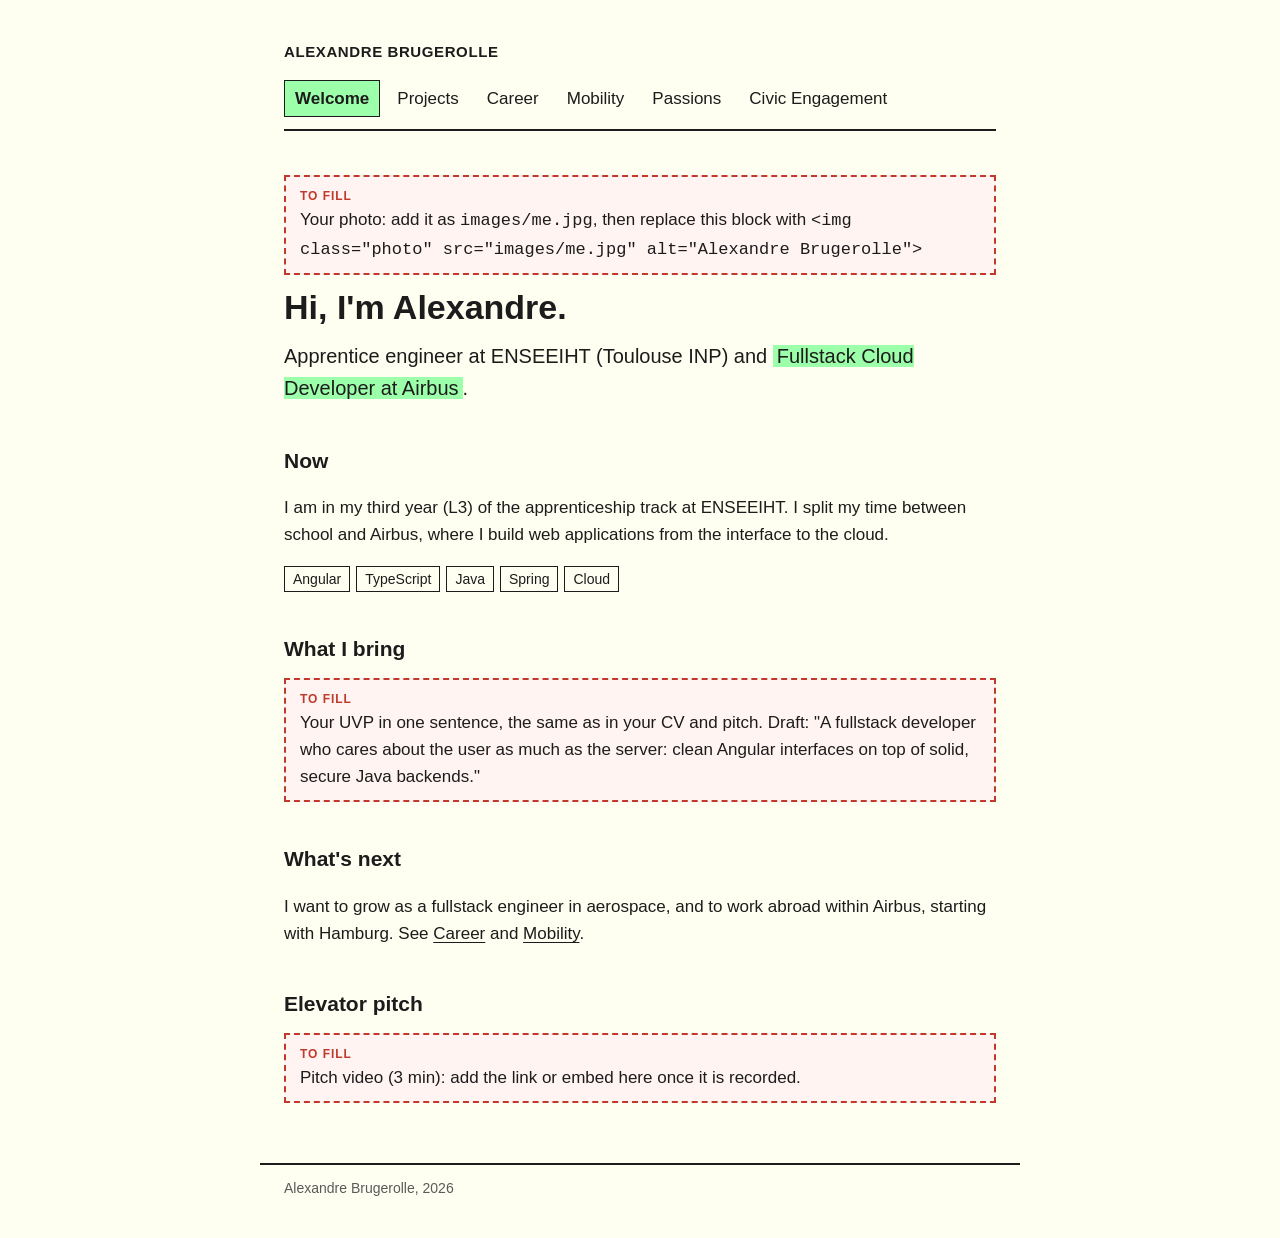
==== index.html @ fd7ef77c "Add initial HTML structure and styles for e-portfolio pages" ====
<!DOCTYPE html>
<html lang="en">
<head>
  <meta charset="utf-8">
  <meta name="viewport" content="width=device-width, initial-scale=1">
  <title>Alexandre Brugerolle | Welcome</title>
  <link rel="stylesheet" href="style.css">
</head>
<body>
  <header>
    <p class="name">Alexandre Brugerolle</p>
    <nav>
      <a href="index.html" class="active">Welcome</a>
      <a href="projects.html">Projects</a>
      <a href="career.html">Career</a>
      <a href="mobility.html">Mobility</a>
      <a href="passions.html">Passions</a>
      <a href="civic.html">Civic Engagement</a>
    </nav>
  </header>

  <main>
    <div class="todo">
      Your photo: add it as <code>images/me.jpg</code>, then replace this block with
      <code>&lt;img class="photo" src="images/me.jpg" alt="Alexandre Brugerolle"&gt;</code>
    </div>

    <h1>Hi, I'm Alexandre.</h1>
    <p class="lead">
      Apprentice engineer at ENSEEIHT (Toulouse INP) and
      <span class="highlight">Fullstack Cloud Developer at Airbus</span>.
    </p>

    <h2>Now</h2>
    <p>
      I am in my third year (L3) of the apprenticeship track at ENSEEIHT.
      I split my time between school and Airbus, where I build web applications
      from the interface to the cloud.
    </p>
    <ul class="tags">
      <li>Angular</li>
      <li>TypeScript</li>
      <li>Java</li>
      <li>Spring</li>
      <li>Cloud</li>
    </ul>

    <h2>What I bring</h2>
    <div class="todo">
      Your UVP in one sentence, the same as in your CV and pitch.
      Draft: "A fullstack developer who cares about the user as much as the server:
      clean Angular interfaces on top of solid, secure Java backends."
    </div>

    <h2>What's next</h2>
    <p>
      I want to grow as a fullstack engineer in aerospace, and to work abroad
      within Airbus, starting with Hamburg.
      See <a href="career.html">Career</a> and <a href="mobility.html">Mobility</a>.
    </p>

    <h2>Elevator pitch</h2>
    <div class="todo">
      Pitch video (3 min): add the link or embed here once it is recorded.
    </div>
  </main>

  <footer>Alexandre Brugerolle, 2026</footer>
</body>
</html>
---- style.css ----
:root {
  --bg: #fffff1;
  --accent: #9CFFAA;
  --text: #1C1C1C;
  --muted: #5A5A5A;
  --line: #1C1C1C;
}

* { box-sizing: border-box; }

body {
  margin: 0;
  background: var(--bg);
  color: var(--text);
  font-family: Arial, Helvetica, sans-serif;
  font-size: 17px;
  line-height: 1.6;
}

header, main, footer {
  max-width: 760px;
  margin: 0 auto;
  padding: 0 24px;
}

header { padding-top: 40px; }

.name {
  font-size: 15px;
  font-weight: bold;
  letter-spacing: 0.04em;
  text-transform: uppercase;
  margin: 0 0 16px;
}

nav {
  display: flex;
  flex-wrap: wrap;
  gap: 6px;
  border-bottom: 2px solid var(--line);
  padding-bottom: 12px;
}

nav a {
  color: var(--text);
  text-decoration: none;
  padding: 4px 10px;
  border: 1px solid transparent;
}

nav a:hover { border-color: var(--line); }

nav a.active {
  background: var(--accent);
  border-color: var(--line);
  font-weight: bold;
}

main { padding-top: 32px; padding-bottom: 48px; }

h1 { font-size: 34px; line-height: 1.2; margin: 0 0 12px; }
h2 { font-size: 21px; margin: 40px 0 8px; }
h3 { font-size: 17px; margin: 24px 0 4px; }

.lead { font-size: 20px; margin-top: 0; }

.highlight {
  background: var(--accent);
  padding: 0 4px;
}

a { color: var(--text); text-decoration-color: var(--text); text-underline-offset: 3px; }
a:hover { background: var(--accent); }

.meta { color: var(--muted); font-size: 15px; margin: 0 0 8px; }

.tags { display: flex; flex-wrap: wrap; gap: 6px; padding: 0; margin: 8px 0 0; list-style: none; }
.tags li { border: 1px solid var(--line); padding: 1px 8px; font-size: 14px; }

.card {
  border: 2px solid var(--line);
  background: #FFFFFF;
  padding: 16px 20px;
  margin: 16px 0;
}

.card h2, .card h3 { margin-top: 0; }

.files { list-style: none; padding: 0; margin: 8px 0 0; }
.files li { padding: 6px 0; border-bottom: 1px solid #DDDDCC; }

.photo { width: 160px; height: 160px; object-fit: cover; border: 2px solid var(--line); }

/* Placeholders: remove the class once the real content is in. */
.todo {
  border: 2px dashed #C0392B;
  background: #FFF4F2;
  padding: 10px 14px;
  margin: 12px 0;
}
.todo::before {
  content: "TO FILL";
  display: block;
  font-size: 12px;
  font-weight: bold;
  color: #C0392B;
  letter-spacing: 0.08em;
}

footer {
  border-top: 2px solid var(--line);
  padding-top: 12px;
  padding-bottom: 40px;
  color: var(--muted);
  font-size: 14px;
}
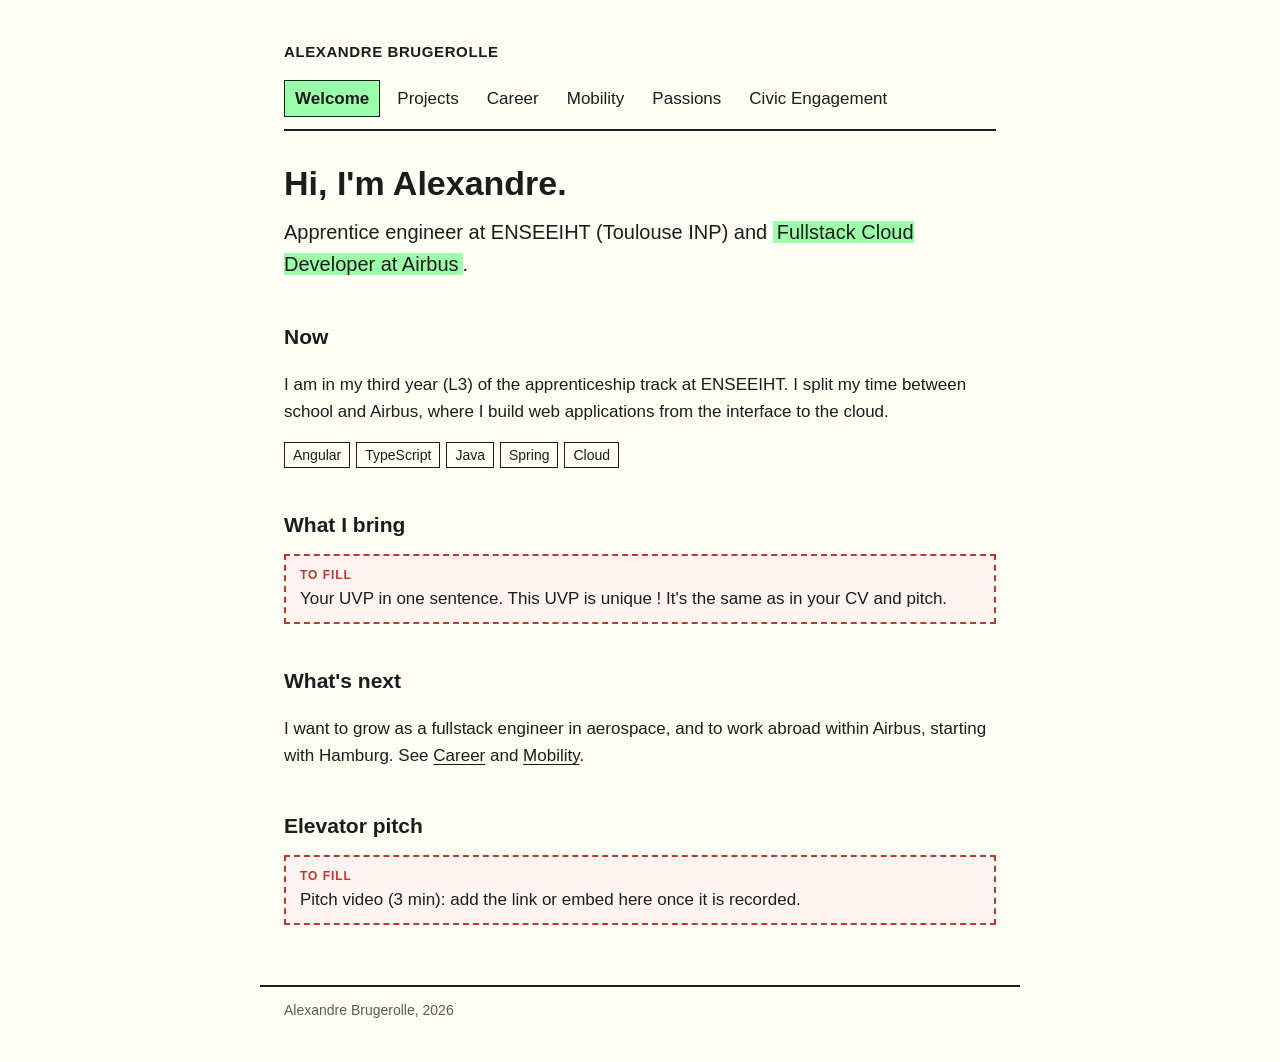
==== commit 02f0e78f: "Changes in text of welcome page" ====
--- a/index.html
+++ b/index.html
@@ -20,11 +20,6 @@
   </header>
 
   <main>
-    <div class="todo">
-      Your photo: add it as <code>images/me.jpg</code>, then replace this block with
-      <code>&lt;img class="photo" src="images/me.jpg" alt="Alexandre Brugerolle"&gt;</code>
-    </div>
-
     <h1>Hi, I'm Alexandre.</h1>
     <p class="lead">
       Apprentice engineer at ENSEEIHT (Toulouse INP) and
@@ -47,9 +42,7 @@
 
     <h2>What I bring</h2>
     <div class="todo">
-      Your UVP in one sentence, the same as in your CV and pitch.
-      Draft: "A fullstack developer who cares about the user as much as the server:
-      clean Angular interfaces on top of solid, secure Java backends."
+      Your UVP in one sentence. This UVP is unique ! It's the same as in your CV and pitch.
     </div>
 
     <h2>What's next</h2>
--- a/style.css
+++ b/style.css
@@ -1,5 +1,5 @@
 :root {
-  --bg: #fffff1;
+  --bg: #fffff6;
   --accent: #9CFFAA;
   --text: #1C1C1C;
   --muted: #5A5A5A;
